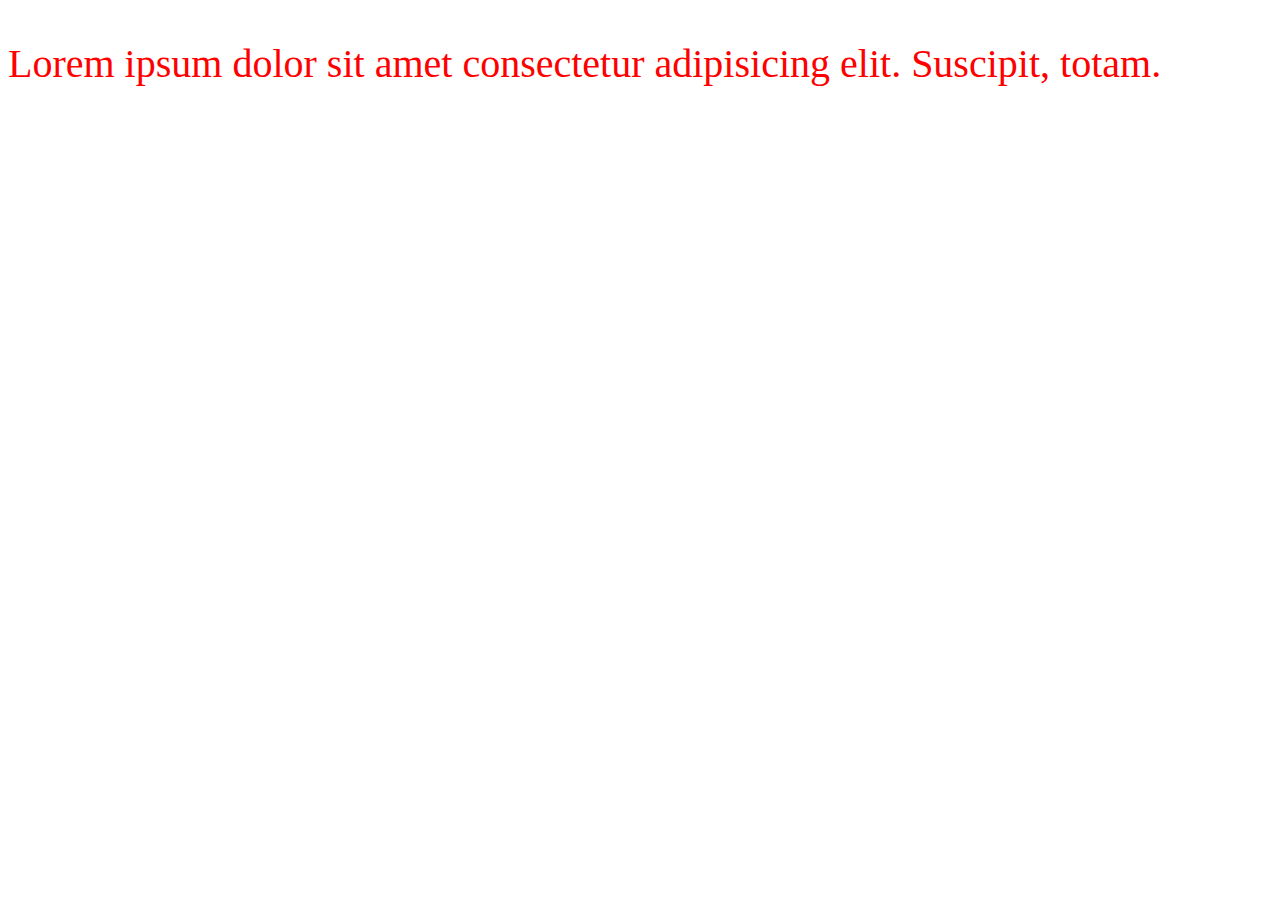
==== Blog/_2_Css/index.html @ aecbe7e2 "css3" ====
<!-- Html5 standartlarında yazılacak. -->
<!-- Html5: case sensitive değildir. -->
<!DOCTYPE html>
<html lang="tr">
<head>
    <title>Sayfa Adı</title>
    <!-- türkçe karakter sorunu olmasın diye  -->
    <meta charset="UTF-8">
    <meta http-equiv="X-UA-Compatible" content="IE=edge">

    <!-- for Media Query , Responsive design  -->
    <meta name="viewport" content="width=device-width, initial-scale=1.0">

    <!-- tailwindcss -->
    <!-- <script src="https://cdn.tailwindcss.com"></script> -->

    <!-- Font awesome: CDN-->
   <link rel="stylesheet" href="https://cdnjs.cloudflare.com/ajax/libs/font-awesome/6.1.1/css/all.min.css" />

 <!--  internal css: sadece o sayfa içindir-->
<style>
  #paragraf_id{
    font-size: 40px;
  }
</style>

    
 <!-- 
      inline css:sadece o tag içindir
    internal css: sadece o sayfa içindir
    external css: harici bir sayfadır. -->
  </head>

<body>
    <!-- Code start-->
    <!-- 
      css: non-case sensitive Quizlet
      inline css:sadece o tag içindir -->
    <p style="color:Red;" id="paragraf_id" class="paragraf_class">Lorem ipsum dolor sit amet consectetur adipisicing elit. Suscipit, totam.</p>
    
    <!-- Code end-->
</body>
</html>
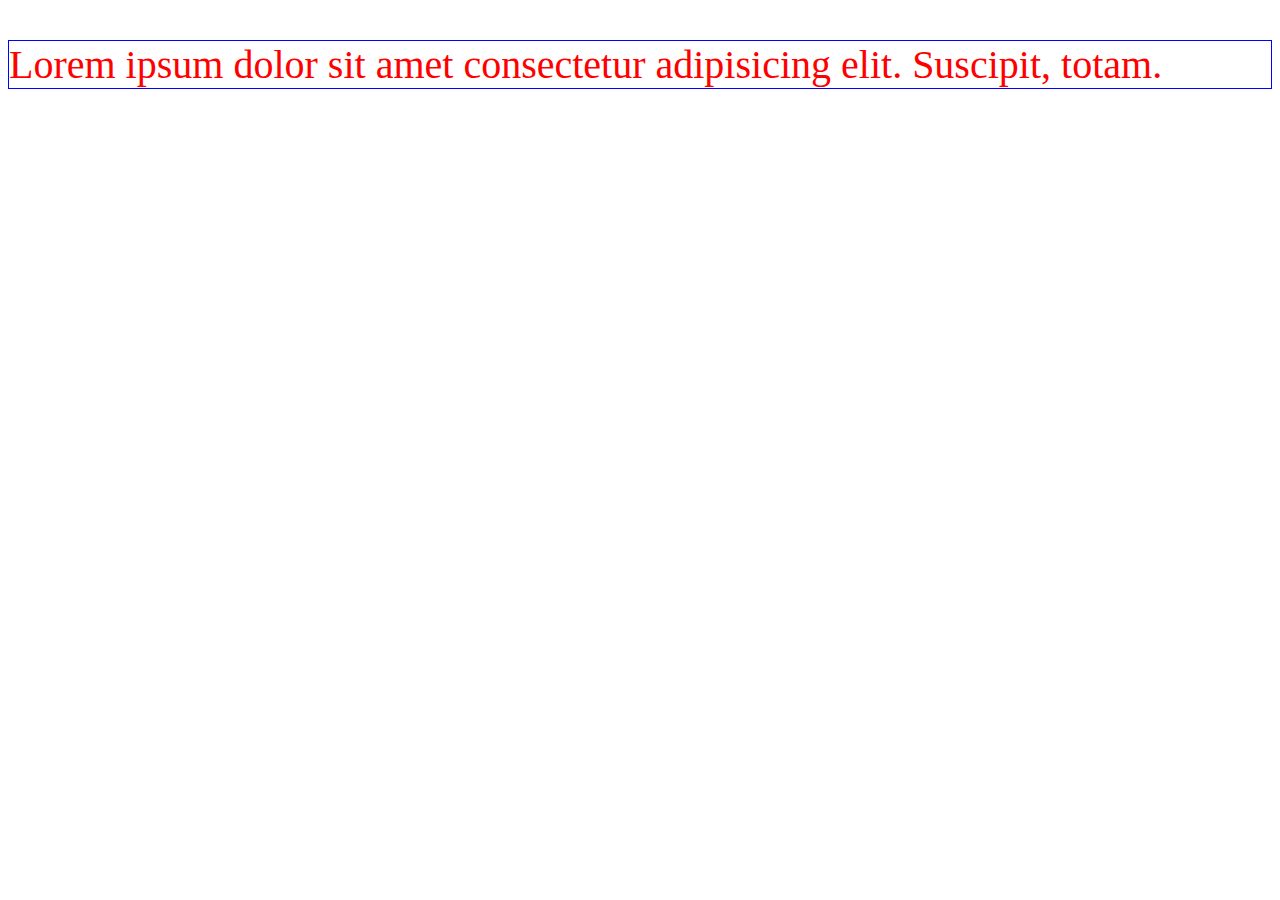
==== commit d8c3439b: "external css" ====
--- a/Blog/_2_Css/index.html
+++ b/Blog/_2_Css/index.html
@@ -25,10 +25,8 @@
 </style>
 
     
- <!-- 
-      inline css:sadece o tag içindir
-    internal css: sadece o sayfa içindir
-    external css: harici bir sayfadır. -->
+ <!--external css: harici bir sayfadır. -->
+ <link rel="stylesheet" href="style.css">
   </head>
 
 <body>
@@ -36,6 +34,8 @@
     <!-- 
       css: non-case sensitive Quizlet
       inline css:sadece o tag içindir -->
+
+       <!--  inline css >  internal css > external css -->
     <p style="color:Red;" id="paragraf_id" class="paragraf_class">Lorem ipsum dolor sit amet consectetur adipisicing elit. Suscipit, totam.</p>
     
     <!-- Code end-->
--- a/Blog/_2_Css/style.css
+++ b/Blog/_2_Css/style.css
@@ -0,0 +1,4 @@
+/* external css */
+#paragraf_id{
+  border:1px solid blue;
+}
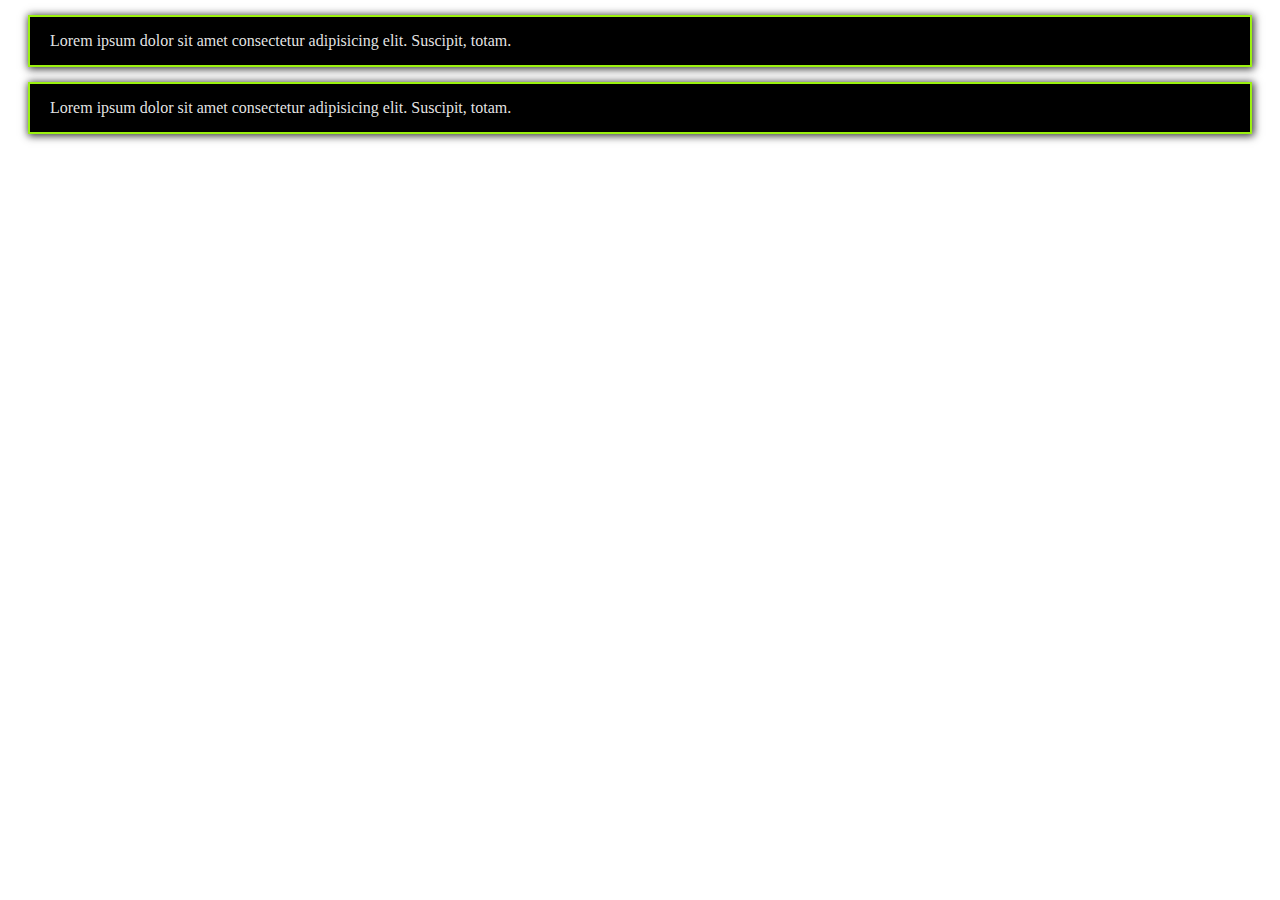
==== commit 7f098a40: "color,padding,margin,border,box-shadow" ====
--- a/Blog/_2_Css/index.html
+++ b/Blog/_2_Css/index.html
@@ -36,7 +36,12 @@
       inline css:sadece o tag içindir -->
 
        <!--  inline css >  internal css > external css -->
-    <p style="color:Red;" id="paragraf_id" class="paragraf_class">Lorem ipsum dolor sit amet consectetur adipisicing elit. Suscipit, totam.</p>
+    <!-- <p style="color:Red;" id="paragraf_id" class="paragraf_class">Lorem ipsum dolor sit amet consectetur adipisicing elit. Suscipit, totam.</p>
+     -->
+    <p  id="paragraf_id2" class="paragraf_class2">Lorem ipsum dolor sit amet consectetur adipisicing elit. Suscipit, totam.</p>
+    
+
+    <p  id="paragraf_id2" class="paragraf_class2">Lorem ipsum dolor sit amet consectetur adipisicing elit. Suscipit, totam.</p>
     
     <!-- Code end-->
 </body>
--- a/Blog/_2_Css/style.css
+++ b/Blog/_2_Css/style.css
@@ -2,3 +2,33 @@
 #paragraf_id{
   border:1px solid blue;
 }
+
+.paragraf_class2{
+    color:red;
+    color:#4510d8;
+    color:#563;
+    color:rgb(155,241,15);
+    color:rgba(16, 32, 177, 0.8);
+    color:rgba(255, 255, 255, .9);
+
+    background-color: black;
+
+    /* iç boşluk */
+    padding-top:12px;
+    padding-right:12px;
+    padding-bottom:12px;
+    padding-left:12px;
+    padding:12px;
+    padding:15px 20px;
+
+     /* dış boşluk */
+     margin-top:12px;
+     margin-right:12px;
+     margin-bottom:12px;
+     margin-left:12px;
+     margin:12px;
+     margin:15px 20px;
+
+     border:2px solid rgb(155,241,15);
+     box-shadow: .8px .5px 8px 1px rgba(0,0,0,.8);
+}
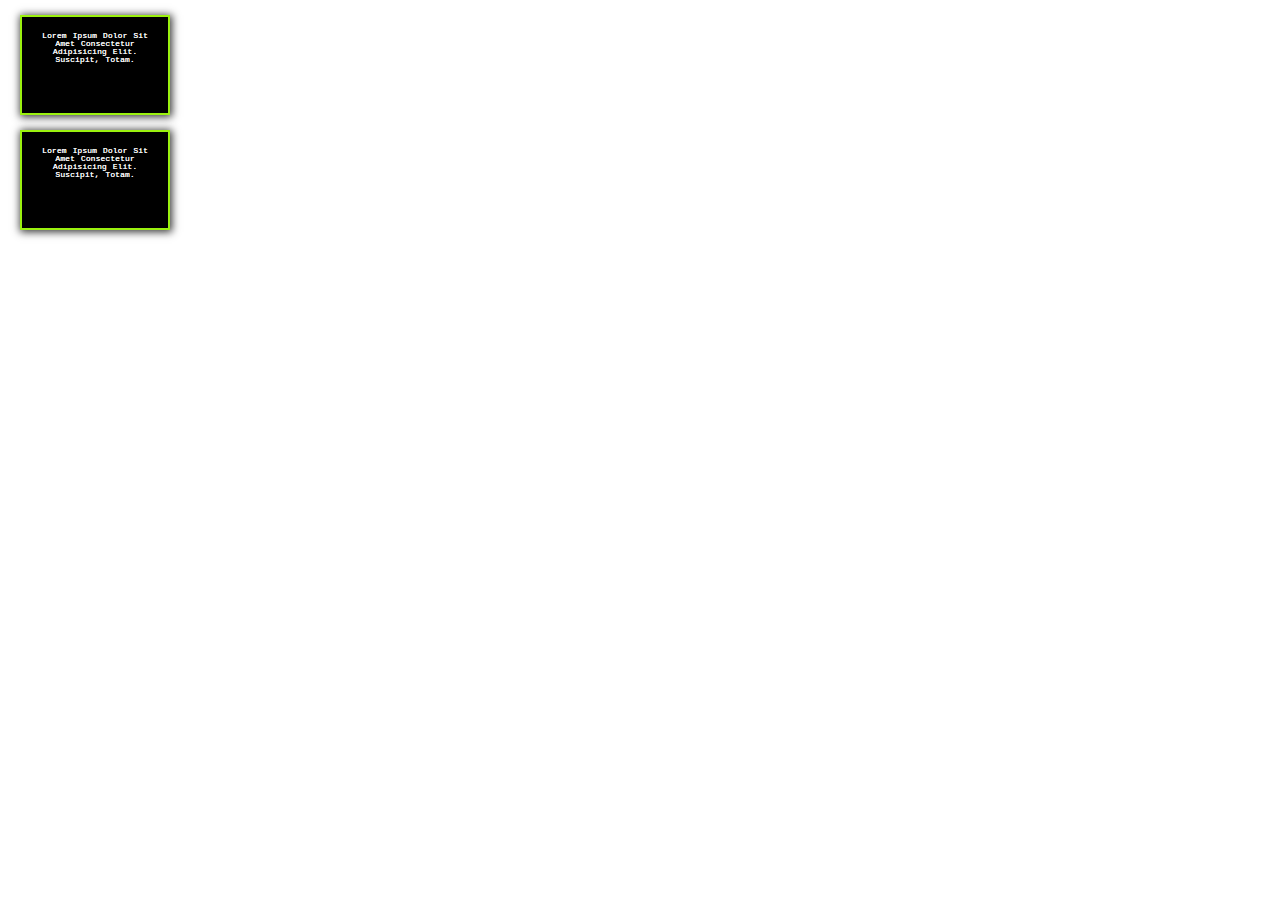
==== commit 9f446e41: "font-size, font-family, text-align, text-decoration,text-transform" ====
--- a/Blog/_2_Css/index.html
+++ b/Blog/_2_Css/index.html
@@ -2,47 +2,50 @@
 <!-- Html5: case sensitive değildir. -->
 <!DOCTYPE html>
 <html lang="tr">
+
 <head>
-    <title>Sayfa Adı</title>
-    <!-- türkçe karakter sorunu olmasın diye  -->
-    <meta charset="UTF-8">
-    <meta http-equiv="X-UA-Compatible" content="IE=edge">
+  <title>Sayfa Adı</title>
+  <!-- türkçe karakter sorunu olmasın diye  -->
+  <meta charset="UTF-8">
+  <meta http-equiv="X-UA-Compatible" content="IE=edge">
 
-    <!-- for Media Query , Responsive design  -->
-    <meta name="viewport" content="width=device-width, initial-scale=1.0">
+  <!-- for Media Query , Responsive design  -->
+  <meta name="viewport" content="width=device-width, initial-scale=1.0">
 
-    <!-- tailwindcss -->
-    <!-- <script src="https://cdn.tailwindcss.com"></script> -->
+  <!-- tailwindcss -->
+  <!-- <script src="https://cdn.tailwindcss.com"></script> -->
 
-    <!-- Font awesome: CDN-->
-   <link rel="stylesheet" href="https://cdnjs.cloudflare.com/ajax/libs/font-awesome/6.1.1/css/all.min.css" />
+  <!-- Font awesome: CDN-->
+  <link rel="stylesheet" href="https://cdnjs.cloudflare.com/ajax/libs/font-awesome/6.1.1/css/all.min.css" />
 
- <!--  internal css: sadece o sayfa içindir-->
-<style>
-  #paragraf_id{
-    font-size: 40px;
-  }
-</style>
+  <!--  internal css: sadece o sayfa içindir-->
+  <style>
+    #paragraf_id {
+      font-size: 40px;
+    }
+  </style>
 
-    
- <!--external css: harici bir sayfadır. -->
- <link rel="stylesheet" href="style.css">
-  </head>
+
+  <!--external css: harici bir sayfadır. -->
+  <link rel="stylesheet" href="style.css">
+</head>
 
 <body>
-    <!-- Code start-->
-    <!-- 
+  <!-- Code start-->
+  <!-- 
       css: non-case sensitive Quizlet
       inline css:sadece o tag içindir -->
 
-       <!--  inline css >  internal css > external css -->
-    <!-- <p style="color:Red;" id="paragraf_id" class="paragraf_class">Lorem ipsum dolor sit amet consectetur adipisicing elit. Suscipit, totam.</p>
+  <!--  inline css >  internal css > external css -->
+  <!-- <p style="color:Red;" id="paragraf_id" class="paragraf_class">Lorem ipsum dolor sit amet consectetur adipisicing elit. Suscipit, totam.</p>
      -->
-    <p  id="paragraf_id2" class="paragraf_class2">Lorem ipsum dolor sit amet consectetur adipisicing elit. Suscipit, totam.</p>
-    
+  <p id="paragraf_id2" class="paragraf_class2">Lorem ipsum dolor sit amet consectetur adipisicing elit. Suscipit, totam.
+  </p>
 
-    <p  id="paragraf_id2" class="paragraf_class2">Lorem ipsum dolor sit amet consectetur adipisicing elit. Suscipit, totam.</p>
-    
-    <!-- Code end-->
+
+  <p class="paragraf_class2">Lorem ipsum dolor sit amet consectetur adipisicing elit. Suscipit, totam.
+  </p>
+
+  <!-- Code end-->
 </body>
 </html>--- a/Blog/_2_Css/style.css
+++ b/Blog/_2_Css/style.css
@@ -1,4 +1,13 @@
 /* external css */
+
+*{
+    margin: 0px;
+    padding:0;
+    box-sizing: border-box; 
+}
+
+
+
 #paragraf_id{
   border:1px solid blue;
 }
@@ -31,4 +40,39 @@
 
      border:2px solid rgb(155,241,15);
      box-shadow: .8px .5px 8px 1px rgba(0,0,0,.8);
+
+     cursor:pointer!important;
+     
+     width: 150px;
+     min-width: 150px;
+     max-width: 150px;
+
+     height: 100px;
+     min-height: 100px;
+     max-height: 100px;
+
+     font-size: 8px!important;
+     font-family: 'Courier New', Courier, monospace;
+     font-weight: 200;
+
+     text-align: justify;
+     text-align: left;
+     text-align: right;
+     text-align: center;
+
+     text-decoration: line-through;
+     text-decoration: underline;
+     text-decoration: none;
+
+     text-transform: uppercase;
+     text-transform: lowercase;
+     text-transform: none;
+     text-transform: capitalize;
+
+     text-shadow: 0.2px .2px white;
+     
+     letter-spacing: .1px;
+     word-spacing: 1px;
+     line-height: 8px;
+     
 }
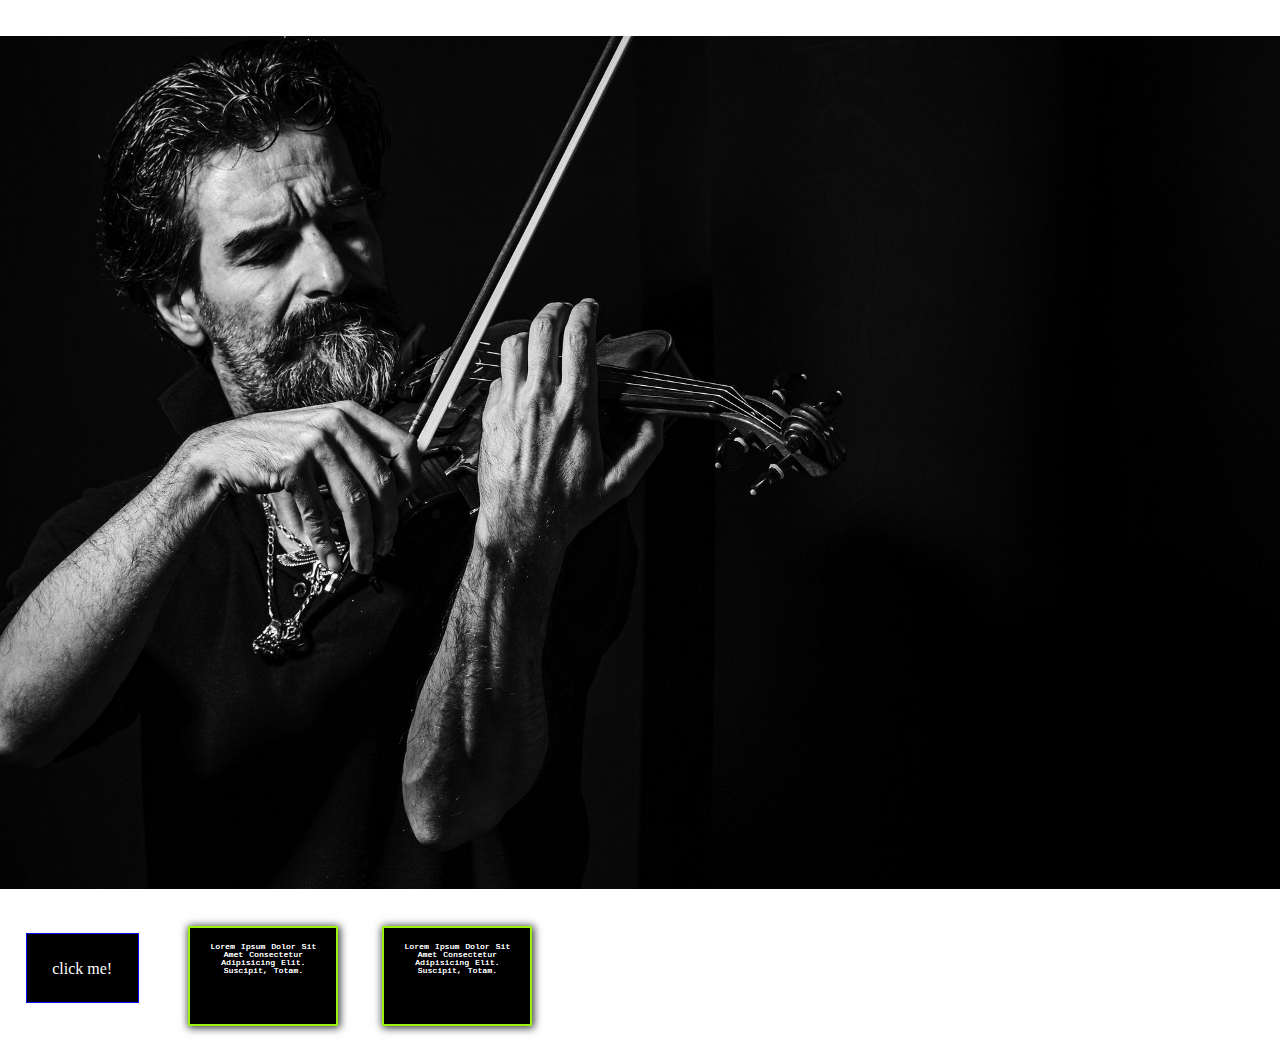
==== commit 734b80ac: "img, a" ====
--- a/Blog/_2_Css/index.html
+++ b/Blog/_2_Css/index.html
@@ -36,6 +36,12 @@
       css: non-case sensitive Quizlet
       inline css:sadece o tag içindir -->
 
+      <br> <br>
+<img src="img/violin.jpg" />
+
+      <br> <br>
+      <a href="#!">click me!</a>
+
   <!--  inline css >  internal css > external css -->
   <!-- <p style="color:Red;" id="paragraf_id" class="paragraf_class">Lorem ipsum dolor sit amet consectetur adipisicing elit. Suscipit, totam.</p>
      -->
--- a/Blog/_2_Css/style.css
+++ b/Blog/_2_Css/style.css
@@ -4,6 +4,7 @@
     margin: 0px;
     padding:0;
     box-sizing: border-box; 
+    transition: all .7s;
 }
 
 
@@ -74,5 +75,40 @@
      letter-spacing: .1px;
      word-spacing: 1px;
      line-height: 8px;
-     
+
+     display: inline;
+     display: block;
+     display:none;
+     display: inline-block;
 }
+
+/* visibility ile display arasındaki fark  */
+/* span ile div arasındaki fark */
+
+a{
+    text-decoration: none;
+    border:1px solid #000fff;
+    margin:2%;
+    padding:2%;
+    background-color: black;
+    color:white;
+    
+}
+
+a:hover{
+    background-color: white;
+    color:black;
+    text-transform: capitalize;
+}
+
+img{
+    max-width: 100%;
+    height: auto;
+   
+}
+
+img:hover{
+    box-shadow: .8px .5px 8px 1px rgba(0,0,0,.8);
+}
+
+/* list */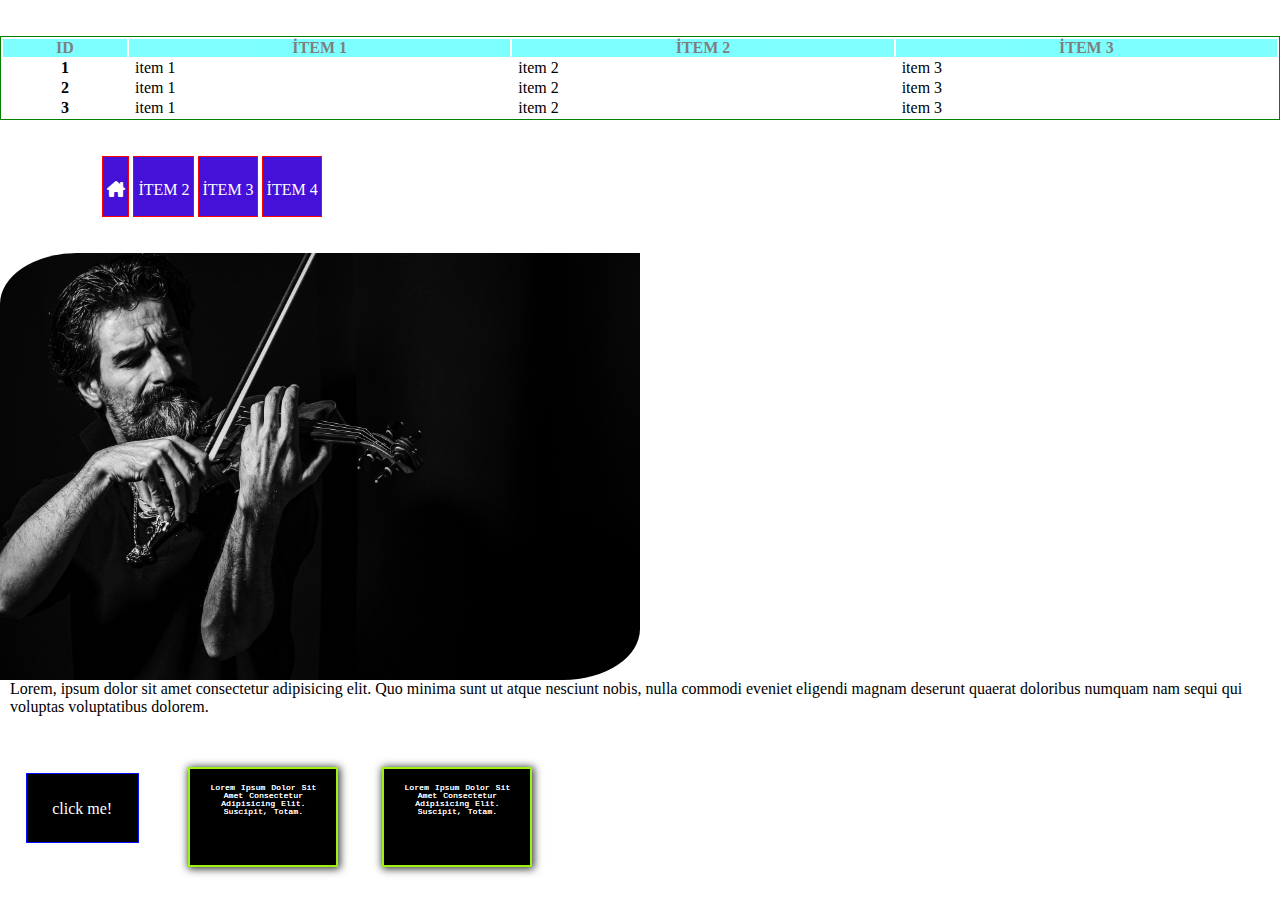
==== commit 1d99f133: "css" ====
--- a/Blog/_2_Css/index.html
+++ b/Blog/_2_Css/index.html
@@ -37,10 +37,54 @@
       inline css:sadece o tag içindir -->
 
       <br> <br>
-<img src="img/violin.jpg" />
+      <table id="my_special_table">
+        <thead>
+          <tr>
+            <th>ID</th>
+            <th>item 1</th>
+            <th>item 2</th>
+            <th>item 3</th>
+          </tr>
+        </thead>
+        <tbody>
+          <tr>
+            <th>1</th>
+            <td>item 1</td>
+            <td>item 2</td>
+            <td>item 3</td>
+          </tr>
+          <tr>
+            <th>2</th>
+            <td>item 1</td>
+            <td>item 2</td>
+            <td>item 3</td>
+          </tr>
+          <tr>
+            <th>3</th>
+            <td>item 1</td>
+            <td>item 2</td>
+            <td>item 3</td>
+          </tr>
+        </tbody>
+      </table>
+  <br> <br>
+  <ul>
+    <li><i class="fa-solid fa-house-chimney"></i></li>
+    <li>item 2</li>
+    <li>item 3</li>
+    <li>item 4</li>
+  </ul>
 
-      <br> <br>
-      <a href="#!">click me!</a>
+  <br> <br>
+  <div id="div_id">
+    <img src="img/violin.jpg" />
+    <p class="clear_fix">Lorem, ipsum dolor sit amet consectetur adipisicing elit. Quo minima sunt ut atque nesciunt
+      nobis, nulla commodi eveniet eligendi magnam deserunt quaerat doloribus numquam nam sequi qui voluptas
+      voluptatibus dolorem.</p>
+  </div>
+
+  <br> <br>
+  <a href="#!">click me!</a>
 
   <!--  inline css >  internal css > external css -->
   <!-- <p style="color:Red;" id="paragraf_id" class="paragraf_class">Lorem ipsum dolor sit amet consectetur adipisicing elit. Suscipit, totam.</p>
@@ -54,4 +98,5 @@
 
   <!-- Code end-->
 </body>
+
 </html>--- a/Blog/_2_Css/style.css
+++ b/Blog/_2_Css/style.css
@@ -111,4 +111,54 @@
     box-shadow: .8px .5px 8px 1px rgba(0,0,0,.8);
 }
 
-/* list */+/* list */
+ul{
+    margin-left:8%;
+    list-style-type: none;
+}
+
+ul li{
+  display: inline-block; 
+  border: 1px solid red; 
+  background-color: #4510d8;
+  color:white;
+  text-transform: uppercase;
+  padding:2% 3px 1.5% 4px;
+
+}
+
+/*li hover: ödev*/
+ul li:hover{
+
+}
+
+#div_id img{
+float: left;
+width: 50%;
+
+border-top-left-radius: 12%;
+border-bottom-right-radius: 12%;
+}
+#div_id p{
+    padding-left:10px;
+}
+
+.clear_fix::before{
+content: "";
+clear: both;
+display: block;
+}
+#my_special_table{
+    border: 1px solid green;
+    width: 100%;
+}
+
+#my_special_table thead tr th{
+    text-transform: uppercase;
+    background-color: aqua;
+    opacity: .5;
+}
+
+#my_special_table tbody tr td{
+    text-indent: 6px;
+}